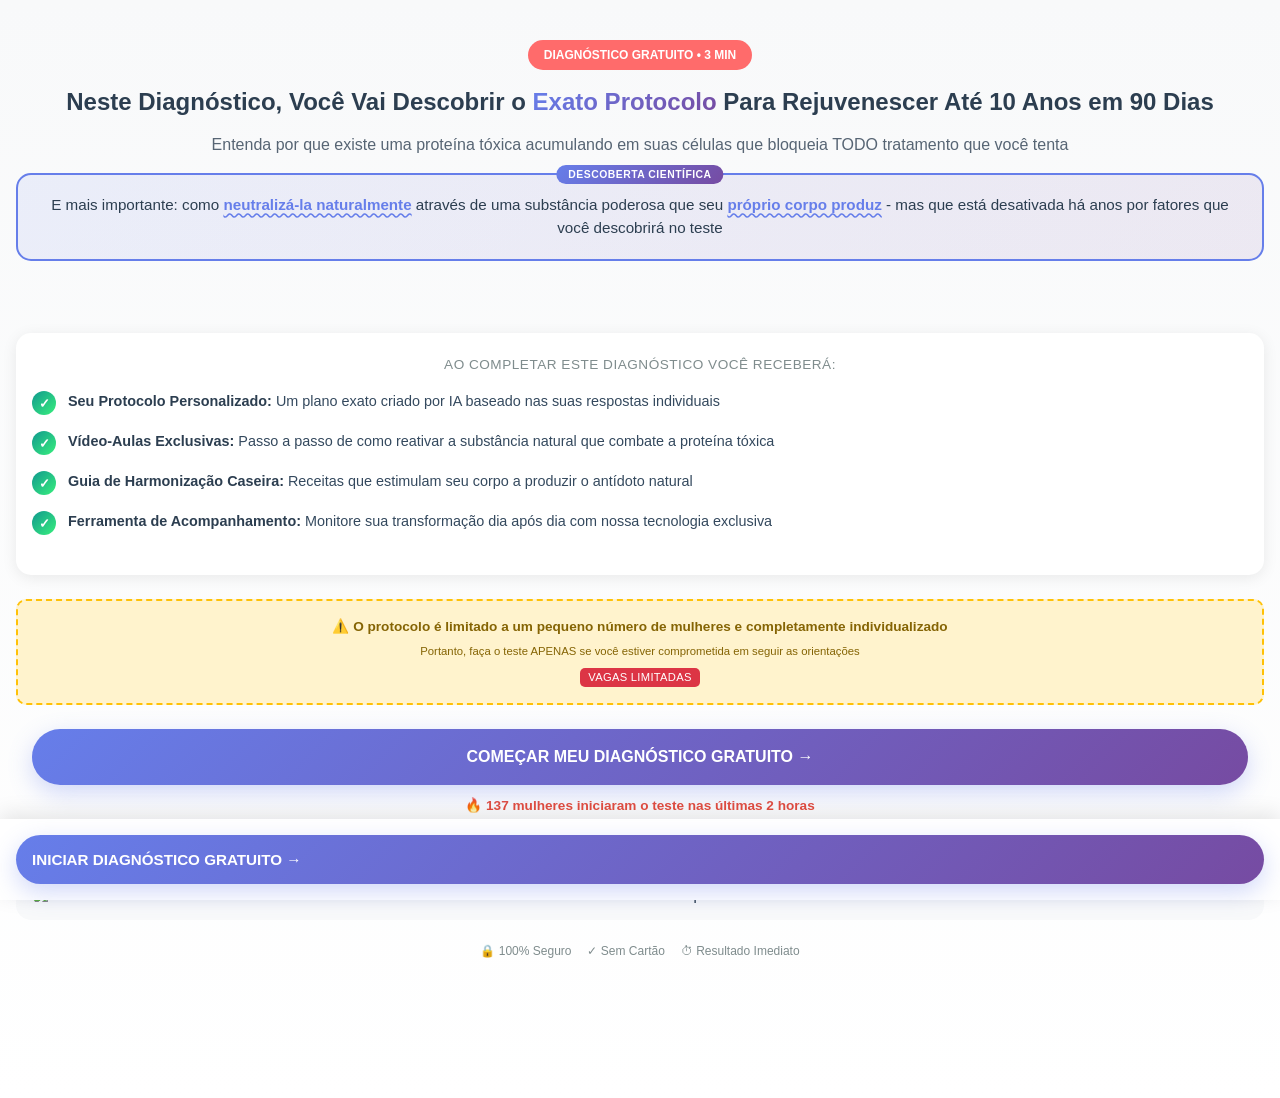
==== index.html @ 313d8d11 "Add files via upload" ====
<!DOCTYPE html>
<html lang="pt-BR">
<head>
    <meta charset="UTF-8">
    <meta name="viewport" content="width=device-width, initial-scale=1.0, maximum-scale=1.0, user-scalable=no">
    <title>Diagnóstico Gratuito - Descubra o Segredo do Rejuvenescimento</title>
    
    <!-- Meta Pixel Code -->
    <script>
    !function(f,b,e,v,n,t,s)
    {if(f.fbq)return;n=f.fbq=function(){n.callMethod?
    n.callMethod.apply(n,arguments):n.queue.push(arguments)};
    if(!f._fbq)f._fbq=n;n.push=n;n.loaded=!0;n.version='2.0';
    n.queue=[];t=b.createElement(e);t.async=!0;
    t.src=v;s=b.getElementsByTagName(e)[0];
    s.parentNode.insertBefore(t,s)}(window, document,'script',
    'https://connect.facebook.net/en_US/fbevents.js');
    fbq('init', '9595868943846513');
    fbq('track', 'PageView');
    </script>
    <noscript><img height="1" width="1" style="display:none"
    src="https://www.facebook.com/tr?id=9595868943846513&ev=PageView&noscript=1"
    /></noscript>
    <!-- End Meta Pixel Code -->
    
    <style>
        * {
            margin: 0;
            padding: 0;
            box-sizing: border-box;
            -webkit-tap-highlight-color: transparent;
        }
        
        body {
            font-family: -apple-system, BlinkMacSystemFont, 'Segoe UI', Roboto, Oxygen, Ubuntu, sans-serif;
            background: linear-gradient(180deg, #f8f9fa 0%, #ffffff 100%);
            color: #2c3e50;
            min-height: 100vh;
            width: 100%;
            overflow-x: hidden;
        }

        .container {
            max-width: 100%;
            width: 100%;
            padding: 1rem;
        }

        /* Main Content */
        .hero {
            text-align: center;
            padding: 1.5rem 0;
        }

        .badge {
            display: inline-block;
            background: #ff6b6b;
            color: white;
            padding: 0.5rem 1rem;
            border-radius: 20px;
            font-size: 0.75rem;
            font-weight: 600;
            margin-bottom: 1rem;
            animation: pulse 2s infinite;
        }

        @keyframes pulse {
            0%, 100% { opacity: 1; }
            50% { opacity: 0.8; }
        }

        h1 {
            font-size: 1.5rem;
            line-height: 1.3;
            margin-bottom: 1rem;
            color: #2c3e50;
            font-weight: 700;
            padding: 0 0.5rem;
        }

        .highlight {
            background: linear-gradient(135deg, #667eea, #764ba2);
            -webkit-background-clip: text;
            -webkit-text-fill-color: transparent;
            background-clip: text;
        }

        .subtitle {
            font-size: 1rem;
            color: #576574;
            line-height: 1.5;
            margin-bottom: 1rem;
            padding: 0 0.5rem;
        }

        /* Special Discovery Box */
        .discovery-box {
            background: linear-gradient(135deg, rgba(102, 126, 234, 0.1), rgba(118, 75, 162, 0.1));
            border: 2px solid #667eea;
            border-radius: 15px;
            padding: 1.2rem;
            margin: 1rem 0 1.5rem;
            position: relative;
        }

        .discovery-badge {
            position: absolute;
            top: -10px;
            left: 50%;
            transform: translateX(-50%);
            background: linear-gradient(135deg, #667eea, #764ba2);
            color: white;
            padding: 0.25rem 0.75rem;
            border-radius: 12px;
            font-size: 0.65rem;
            font-weight: bold;
            text-transform: uppercase;
            letter-spacing: 0.5px;
            white-space: nowrap;
        }

        .discovery-text {
            color: #2c3e50;
            font-size: 0.95rem;
            line-height: 1.5;
            font-weight: 500;
        }

        .discovery-highlight {
            color: #667eea;
            font-weight: 700;
            text-decoration: underline;
            text-decoration-style: wavy;
            text-underline-offset: 2px;
        }

        /* Fascinations */
        .fascinations {
            background: white;
            border-radius: 15px;
            padding: 1.5rem 1rem;
            margin: 1.5rem 0;
            box-shadow: 0 3px 15px rgba(0,0,0,0.08);
        }

        .fascination-title {
            font-size: 0.85rem;
            color: #7f8c8d;
            margin-bottom: 1.2rem;
            text-transform: uppercase;
            letter-spacing: 0.5px;
            text-align: center;
        }

        .fascination-item {
            display: flex;
            align-items: start;
            margin-bottom: 1rem;
            gap: 0.75rem;
        }

        .fascination-icon {
            background: linear-gradient(135deg, #11998e, #38ef7d);
            color: white;
            min-width: 24px;
            height: 24px;
            border-radius: 50%;
            display: flex;
            align-items: center;
            justify-content: center;
            font-size: 0.8rem;
            font-weight: bold;
            flex-shrink: 0;
        }

        .fascination-text {
            color: #34495e;
            line-height: 1.4;
            font-size: 0.9rem;
        }

        .fascination-text strong {
            color: #2c3e50;
            font-weight: 600;
        }

        /* CTA Button */
        .cta-container {
            text-align: center;
            margin: 1.5rem 0;
            padding: 0 1rem;
        }

        .cta-button {
            display: block;
            width: 100%;
            background: linear-gradient(135deg, #667eea, #764ba2);
            color: white;
            padding: 1.2rem 2rem;
            font-size: 1rem;
            font-weight: bold;
            border: none;
            border-radius: 50px;
            text-decoration: none;
            transition: all 0.3s ease;
            box-shadow: 0 8px 25px rgba(102, 126, 234, 0.3);
            position: relative;
            overflow: hidden;
            cursor: pointer;
        }

        .cta-button:active {
            transform: scale(0.98);
            box-shadow: 0 5px 15px rgba(102, 126, 234, 0.3);
        }

        .urgency {
            color: #e74c3c;
            font-size: 0.85rem;
            margin-top: 0.75rem;
            font-weight: 600;
        }

        /* Social Proof */
        .social-proof {
            background: #f8f9fa;
            border-radius: 15px;
            padding: 1rem;
            margin: 1.5rem 0;
            text-align: center;
        }

        .proof-header {
            display: flex;
            justify-content: center;
            align-items: center;
            gap: 0.5rem;
            margin-bottom: 0.75rem;
            flex-wrap: wrap;
        }

        .stars {
            color: #f39c12;
            font-size: 1.1rem;
        }

        .proof-text {
            color: #576574;
            font-size: 0.85rem;
        }

        .proof-text strong {
            color: #2c3e50;
            font-weight: 600;
        }

        /* Testimonial Image */
        .testimonial-image {
            margin-top: 0.75rem;
            border-radius: 10px;
            overflow: hidden;
        }

        .testimonial-image img {
            width: 100%;
            height: auto;
            display: block;
        }

        /* Scarcity */
        .scarcity-banner {
            background: #fff3cd;
            border: 2px dashed #ffc107;
            border-radius: 10px;
            padding: 1rem;
            margin: 1.5rem 0;
            text-align: center;
        }

        .scarcity-text {
            color: #856404;
            font-weight: 600;
            font-size: 0.85rem;
            line-height: 1.4;
        }

        .scarcity-warning {
            display: inline-block;
            background: #dc3545;
            color: white;
            padding: 0.2rem 0.5rem;
            border-radius: 5px;
            font-size: 0.7rem;
            margin-top: 0.5rem;
            text-transform: uppercase;
            letter-spacing: 0.3px;
        }

        /* Security */
        .security-badges {
            display: flex;
            justify-content: center;
            gap: 1rem;
            margin: 1.5rem 0;
            flex-wrap: wrap;
            padding: 0 1rem;
        }

        .security-item {
            color: #7f8c8d;
            font-size: 0.75rem;
            display: flex;
            align-items: center;
            gap: 0.25rem;
        }

        /* Sticky CTA for mobile */
        .sticky-cta {
            position: fixed;
            bottom: 0;
            left: 0;
            right: 0;
            background: white;
            padding: 1rem;
            box-shadow: 0 -5px 20px rgba(0,0,0,0.1);
            z-index: 1000;
            animation: slideUp 0.5s ease-out;
        }

        @keyframes slideUp {
            from {
                transform: translateY(100%);
            }
            to {
                transform: translateY(0);
            }
        }

        .sticky-cta .cta-button {
            margin: 0;
            font-size: 0.95rem;
            padding: 1rem;
        }

        /* Add padding to bottom to account for sticky CTA */
        body {
            padding-bottom: 100px;
        }

        /* Optimize touch targets */
        button, a {
            min-height: 44px;
            min-width: 44px;
        }

        /* Improve readability on small screens */
        @media (max-width: 360px) {
            h1 {
                font-size: 1.3rem;
            }
            
            .subtitle {
                font-size: 0.9rem;
            }
            
            .fascination-text {
                font-size: 0.85rem;
            }
        }

        /* Landscape optimization */
        @media (orientation: landscape) and (max-height: 500px) {
            .hero {
                padding: 1rem 0;
            }
            
            h1 {
                font-size: 1.3rem;
                margin-bottom: 0.5rem;
            }
            
            .fascinations {
                padding: 1rem;
            }
        }
    </style>
</head>
<body>
    <div class="container">
        <!-- Hero Section -->
        <div class="hero">
            <span class="badge">DIAGNÓSTICO GRATUITO • 3 MIN</span>
            
            <h1>
                Neste Diagnóstico, Você Vai Descobrir o 
                <span class="highlight">Exato Protocolo</span> Para 
                Rejuvenescer Até 10 Anos em 90 Dias
            </h1>
            
            <p class="subtitle">
                Entenda por que existe uma proteína tóxica acumulando em suas células 
                que bloqueia TODO tratamento que você tenta
            </p>

            <!-- Special Discovery Box -->
            <div class="discovery-box">
                <span class="discovery-badge">Descoberta Científica</span>
                <p class="discovery-text">
                    E mais importante: como <span class="discovery-highlight">neutralizá-la naturalmente</span> 
                    através de uma substância poderosa que seu 
                    <span class="discovery-highlight">próprio corpo produz</span> - mas que está 
                    desativada há anos por fatores que você descobrirá no teste
                </p>
            </div>
        </div>

        <!-- Fascinations -->
        <div class="fascinations">
            <p class="fascination-title">Ao Completar Este Diagnóstico Você Receberá:</p>
            
            <div class="fascination-item">
                <div class="fascination-icon">✓</div>
                <div class="fascination-text">
                    <strong>Seu Protocolo Personalizado:</strong> Um plano exato criado por IA baseado nas suas respostas individuais
                </div>
            </div>
            
            <div class="fascination-item">
                <div class="fascination-icon">✓</div>
                <div class="fascination-text">
                    <strong>Vídeo-Aulas Exclusivas:</strong> Passo a passo de como reativar a substância natural que combate a proteína tóxica
                </div>
            </div>
            
            <div class="fascination-item">
                <div class="fascination-icon">✓</div>
                <div class="fascination-text">
                    <strong>Guia de Harmonização Caseira:</strong> Receitas que estimulam seu corpo a produzir o antídoto natural
                </div>
            </div>
            
            <div class="fascination-item">
                <div class="fascination-icon">✓</div>
                <div class="fascination-text">
                    <strong>Ferramenta de Acompanhamento:</strong> Monitore sua transformação dia após dia com nossa tecnologia exclusiva
                </div>
            </div>
        </div>

        <!-- Scarcity -->
        <div class="scarcity-banner">
            <p class="scarcity-text">
                ⚠️ O protocolo é limitado a um pequeno número de mulheres e completamente individualizado
                <br>
                <small style="font-weight: normal; display: block; margin-top: 0.5rem;">
                    Portanto, faça o teste APENAS se você estiver comprometida em seguir as orientações
                </small>
            </p>
            <span class="scarcity-warning">Vagas Limitadas</span>
        </div>

        <!-- CTA -->
        <div class="cta-container">
            <a href="https://quiz.glowapp.digital/" class="cta-button" onclick="fbq('track', 'InitiateCheckout');">
                COMEÇAR MEU DIAGNÓSTICO GRATUITO →
            </a>
            <p class="urgency">
                🔥 137 mulheres iniciaram o teste nas últimas 2 horas
            </p>
        </div>

        <!-- Social Proof -->
        <div class="social-proof">
            <div class="proof-header">
                <span class="stars">★★★★★</span>
                <span class="proof-text">
                    <strong>4.9/5</strong> baseado em 5.847 avaliações
                </span>
            </div>
            
            <div class="testimonial-image">
                <img src="https://i.imgur.com/YHA0cbr.jpeg" alt="Resultados reais de mulheres que fizeram o teste">
            </div>
        </div>

        <!-- Security -->
        <div class="security-badges">
            <span class="security-item">
                🔒 100% Seguro
            </span>
            <span class="security-item">
                ✓ Sem Cartão
            </span>
            <span class="security-item">
                ⏱ Resultado Imediato
            </span>
        </div>
    </div>

    <!-- Sticky CTA for Mobile -->
    <div class="sticky-cta">
        <a href="https://quiz.glowapp.digital/" class="cta-button" onclick="fbq('track', 'InitiateCheckout');">
            INICIAR DIAGNÓSTICO GRATUITO →
        </a>
    </div>

    <script>
        // Add subtle urgency with visitor counter
        let visitors = 137;
        setInterval(() => {
            visitors += Math.floor(Math.random() * 3);
            document.querySelectorAll('.urgency').forEach(el => {
                el.innerHTML = `🔥 ${visitors} mulheres iniciaram o teste nas últimas 2 horas`;
            });
        }, 30000);

        // Optimize for mobile - prevent zoom on input focus
        document.addEventListener('touchstart', function(event) {
            if (event.touches.length > 1) {
                event.preventDefault();
            }
        });

        // Track scroll depth
        let scrolled25 = false, scrolled50 = false, scrolled75 = false;
        window.addEventListener('scroll', function() {
            const scrollPercent = (window.scrollY / (document.body.scrollHeight - window.innerHeight)) * 100;
            
            if (scrollPercent >= 25 && !scrolled25) {
                scrolled25 = true;
                fbq('trackCustom', 'ScrollDepth25');
            }
            if (scrollPercent >= 50 && !scrolled50) {
                scrolled50 = true;
                fbq('trackCustom', 'ScrollDepth50');
            }
            if (scrollPercent >= 75 && !scrolled75) {
                scrolled75 = true;
                fbq('trackCustom', 'ScrollDepth75');
            }
        });
    </script>
</body>
</html>
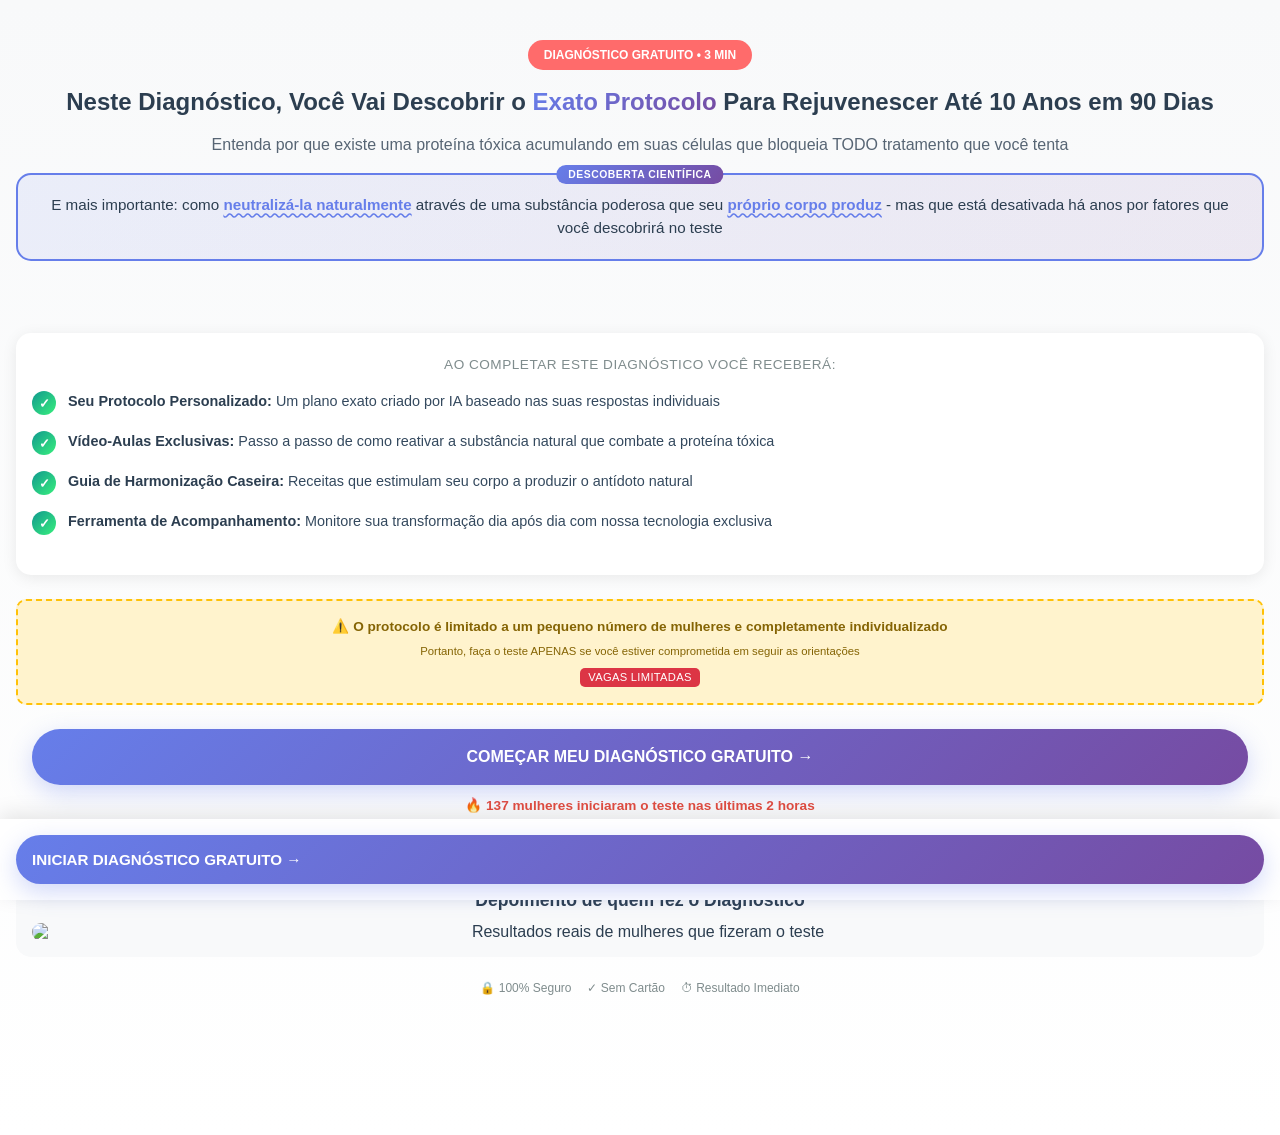
==== commit fad3f78b: "Add files via upload" ====
--- a/index.html
+++ b/index.html
@@ -254,6 +254,15 @@
             font-weight: 600;
         }
 
+        /* Testimonial Title */
+        .testimonial-title {
+            font-size: 1.1rem;
+            color: #2c3e50;
+            font-weight: 600;
+            margin: 1rem 0 0.75rem;
+            text-align: center;
+        }
+
         /* Testimonial Image */
         .testimonial-image {
             margin-top: 0.75rem;
@@ -477,6 +486,8 @@
                     <strong>4.9/5</strong> baseado em 5.847 avaliações
                 </span>
             </div>
+            
+            <h2 class="testimonial-title">Depoimento de quem fez o Diagnóstico</h2>
             
             <div class="testimonial-image">
                 <img src="https://i.imgur.com/YHA0cbr.jpeg" alt="Resultados reais de mulheres que fizeram o teste">
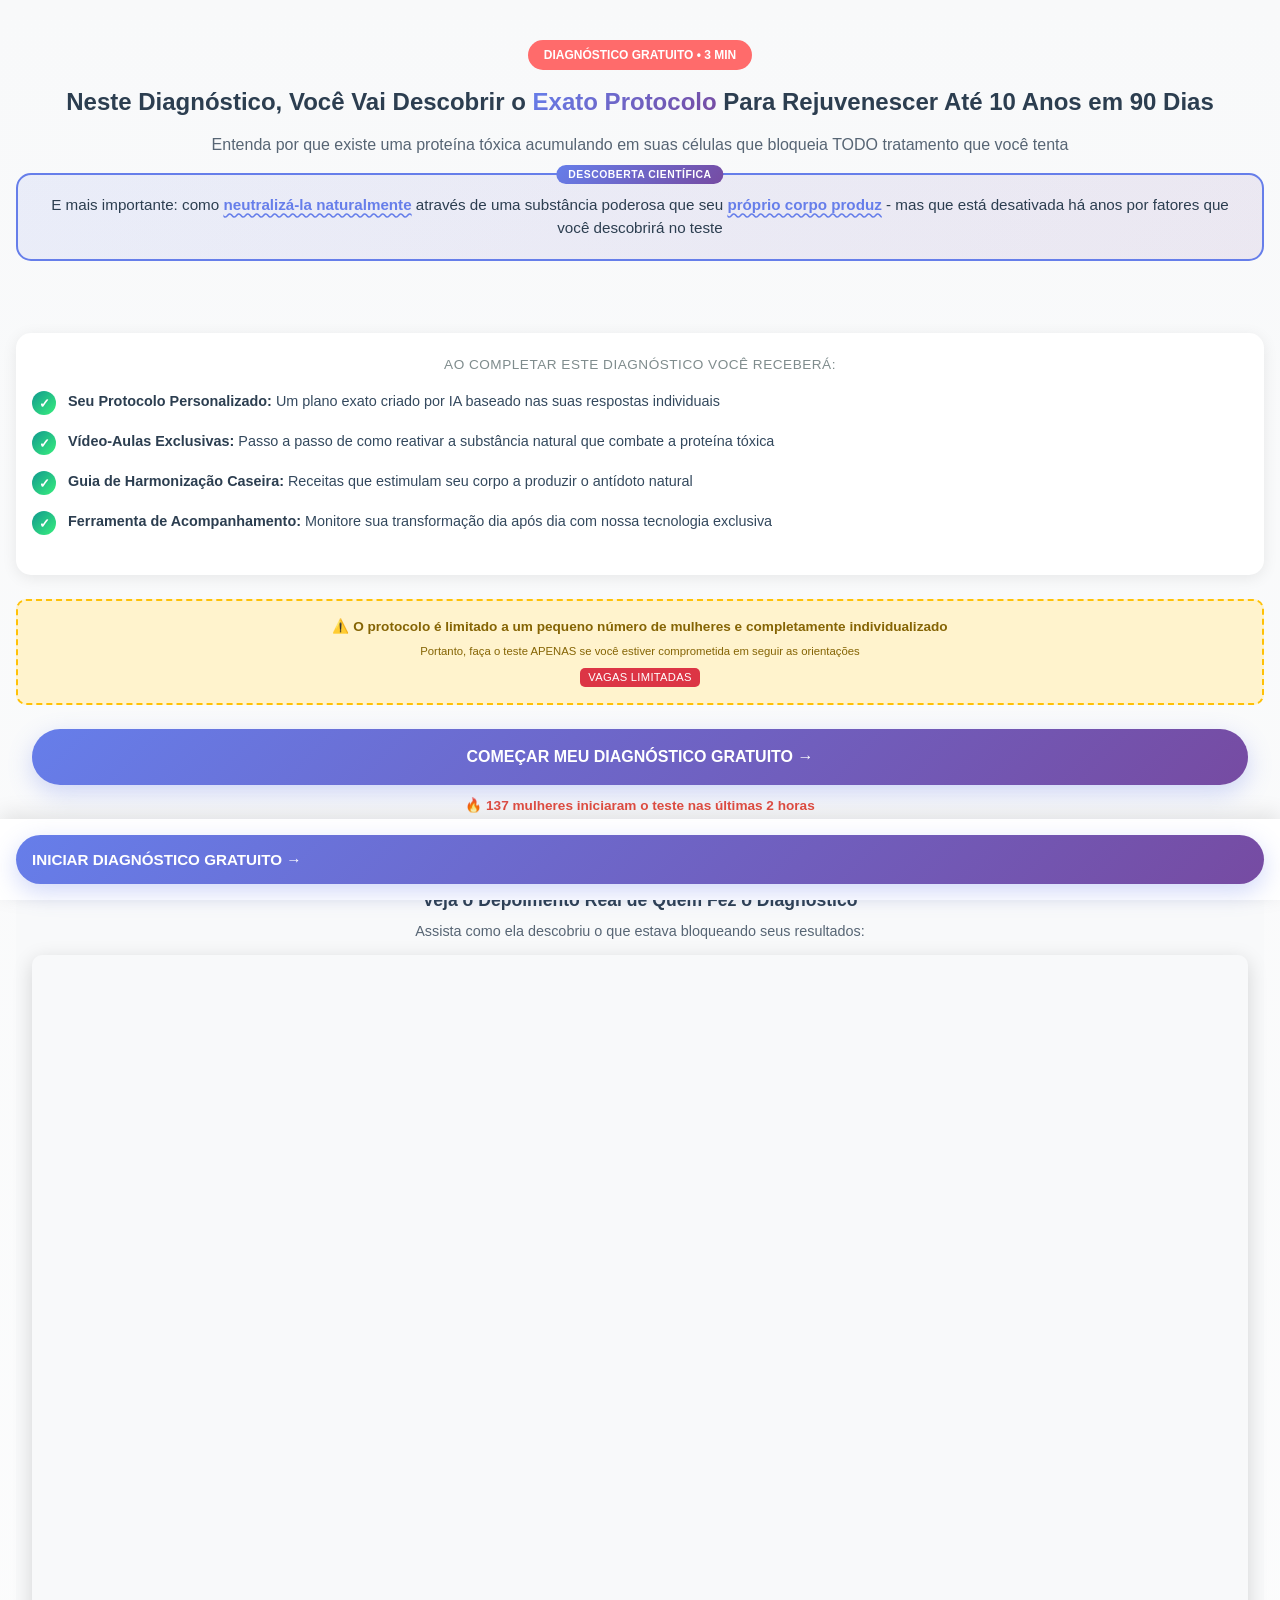
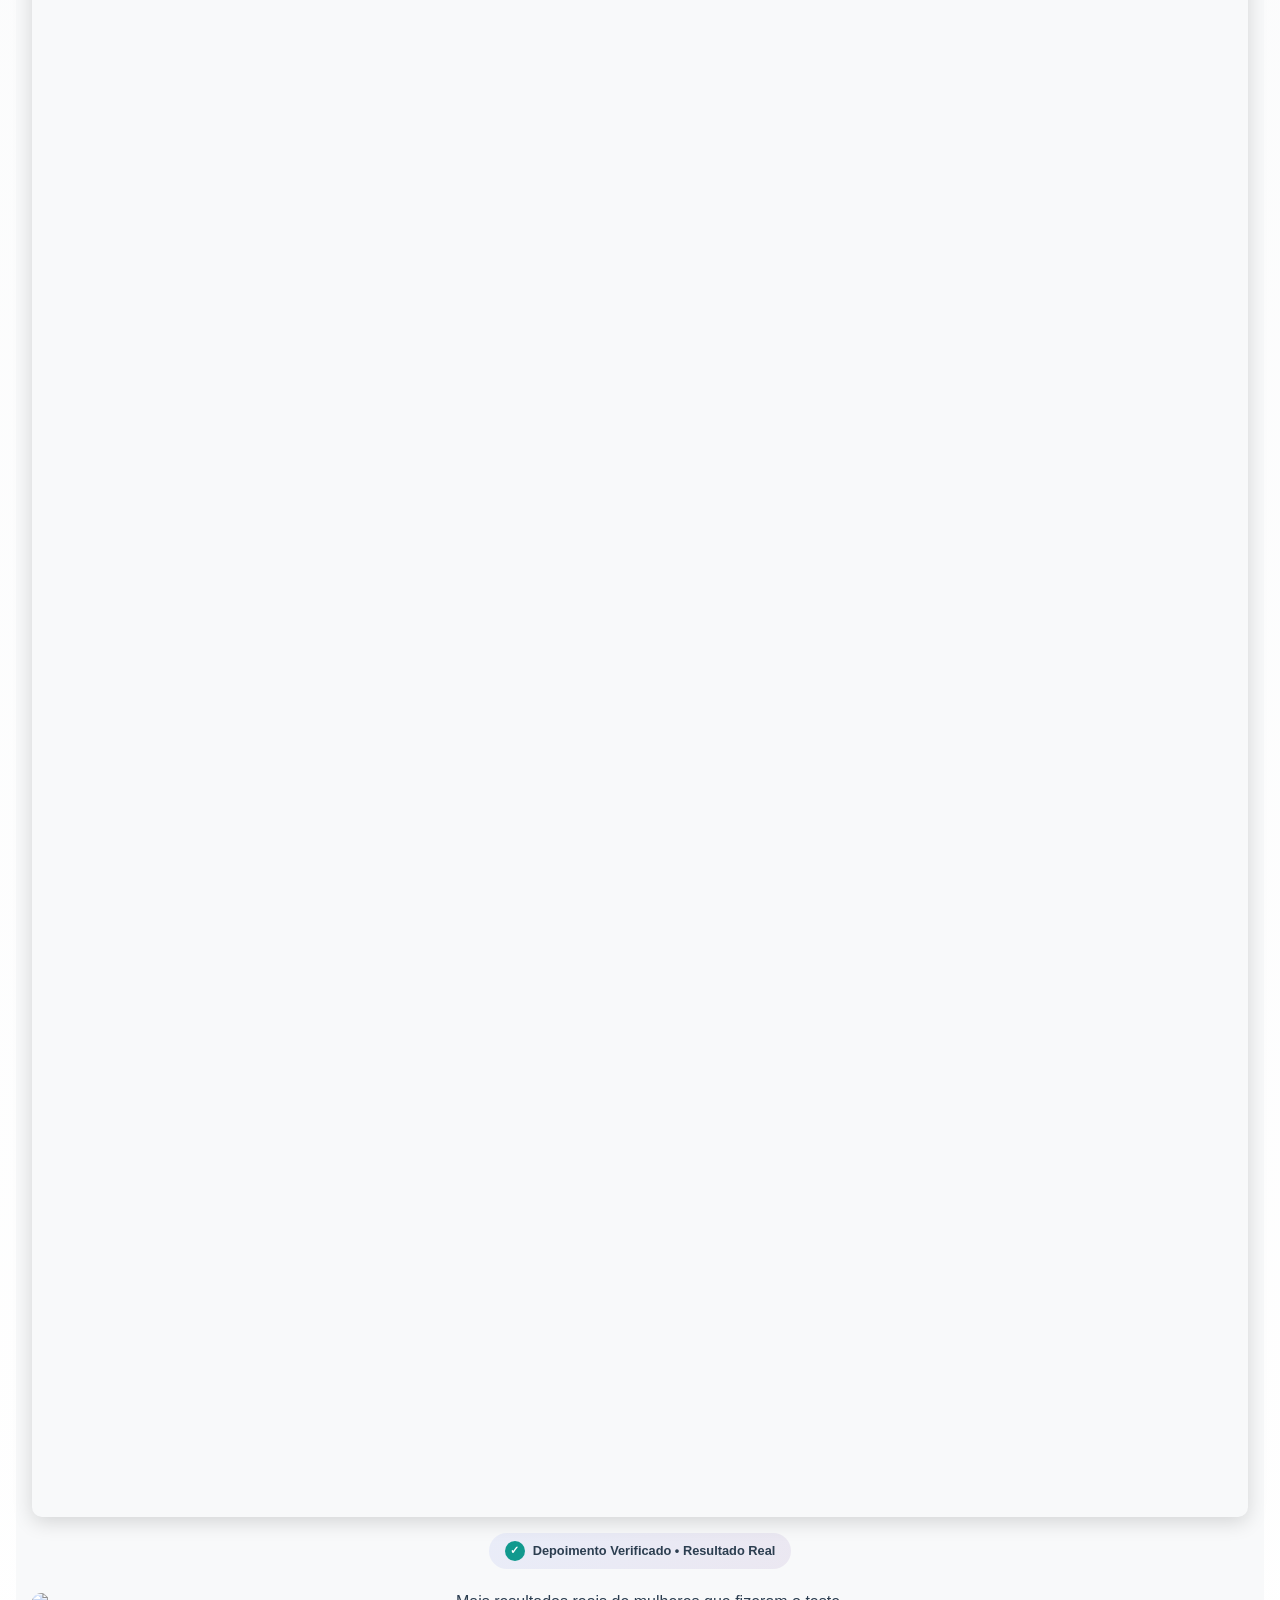
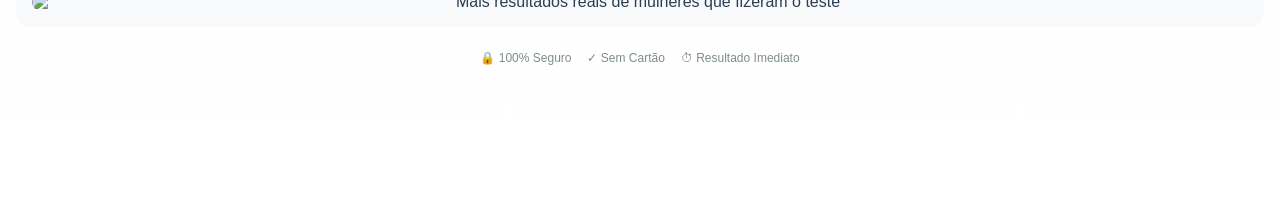
==== commit 928b3db6: "Update index.html video de depoimento" ====
--- a/index.html
+++ b/index.html
@@ -263,9 +263,58 @@
             text-align: center;
         }
 
+        .testimonial-intro {
+            text-align: center;
+            color: #576574;
+            font-size: 0.9rem;
+            margin-bottom: 1rem;
+            font-weight: 500;
+        }
+
+        /* Video Container */
+        .video-container {
+            margin: 1rem 0;
+            border-radius: 10px;
+            overflow: hidden;
+            box-shadow: 0 5px 20px rgba(0,0,0,0.15);
+        }
+
+        .video-badge {
+            display: flex;
+            align-items: center;
+            justify-content: center;
+            gap: 0.5rem;
+            margin: 0.75rem 0 1rem;
+            padding: 0.5rem 1rem;
+            background: linear-gradient(135deg, rgba(102, 126, 234, 0.1), rgba(118, 75, 162, 0.1));
+            border-radius: 20px;
+            width: fit-content;
+            margin-left: auto;
+            margin-right: auto;
+        }
+
+        .verified-icon {
+            background: #11998e;
+            color: white;
+            width: 20px;
+            height: 20px;
+            border-radius: 50%;
+            display: flex;
+            align-items: center;
+            justify-content: center;
+            font-size: 0.7rem;
+            font-weight: bold;
+        }
+
+        .verified-text {
+            color: #2c3e50;
+            font-size: 0.8rem;
+            font-weight: 600;
+        }
+
         /* Testimonial Image */
         .testimonial-image {
-            margin-top: 0.75rem;
+            margin-top: 1.5rem;
             border-radius: 10px;
             overflow: hidden;
         }
@@ -487,10 +536,25 @@
                 </span>
             </div>
             
-            <h2 class="testimonial-title">Depoimento de quem fez o Diagnóstico</h2>
+            <h2 class="testimonial-title">Veja o Depoimento Real de Quem Fez o Diagnóstico</h2>
+            
+            <p class="testimonial-intro">
+                Assista como ela descobriu o que estava bloqueando seus resultados:
+            </p>
+            
+            <div class="video-container">
+                <div style="padding:177.78% 0 0 0;position:relative;">
+                    <iframe src="https://player.vimeo.com/video/1123562929?badge=0&amp;autopause=0&amp;player_id=0&amp;app_id=58479" frameborder="0" allow="autoplay; fullscreen; picture-in-picture; clipboard-write; encrypted-media; web-share" referrerpolicy="strict-origin-when-cross-origin" style="position:absolute;top:0;left:0;width:100%;height:100%;border-radius:10px;" title="Depoimento Real - Diagnóstico"></iframe>
+                </div>
+            </div>
+            
+            <div class="video-badge">
+                <span class="verified-icon">✓</span>
+                <span class="verified-text">Depoimento Verificado • Resultado Real</span>
+            </div>
             
             <div class="testimonial-image">
-                <img src="https://i.imgur.com/YHA0cbr.jpeg" alt="Resultados reais de mulheres que fizeram o teste">
+                <img src="https://i.imgur.com/jcuAhek.jpeg" alt="Mais resultados reais de mulheres que fizeram o teste">
             </div>
         </div>
 
@@ -515,6 +579,7 @@
         </a>
     </div>
 
+    <script src="https://player.vimeo.com/api/player.js"></script>
     <script>
         // Add subtle urgency with visitor counter
         let visitors = 137;
@@ -552,4 +617,4 @@
         });
     </script>
 </body>
-</html>+</html>
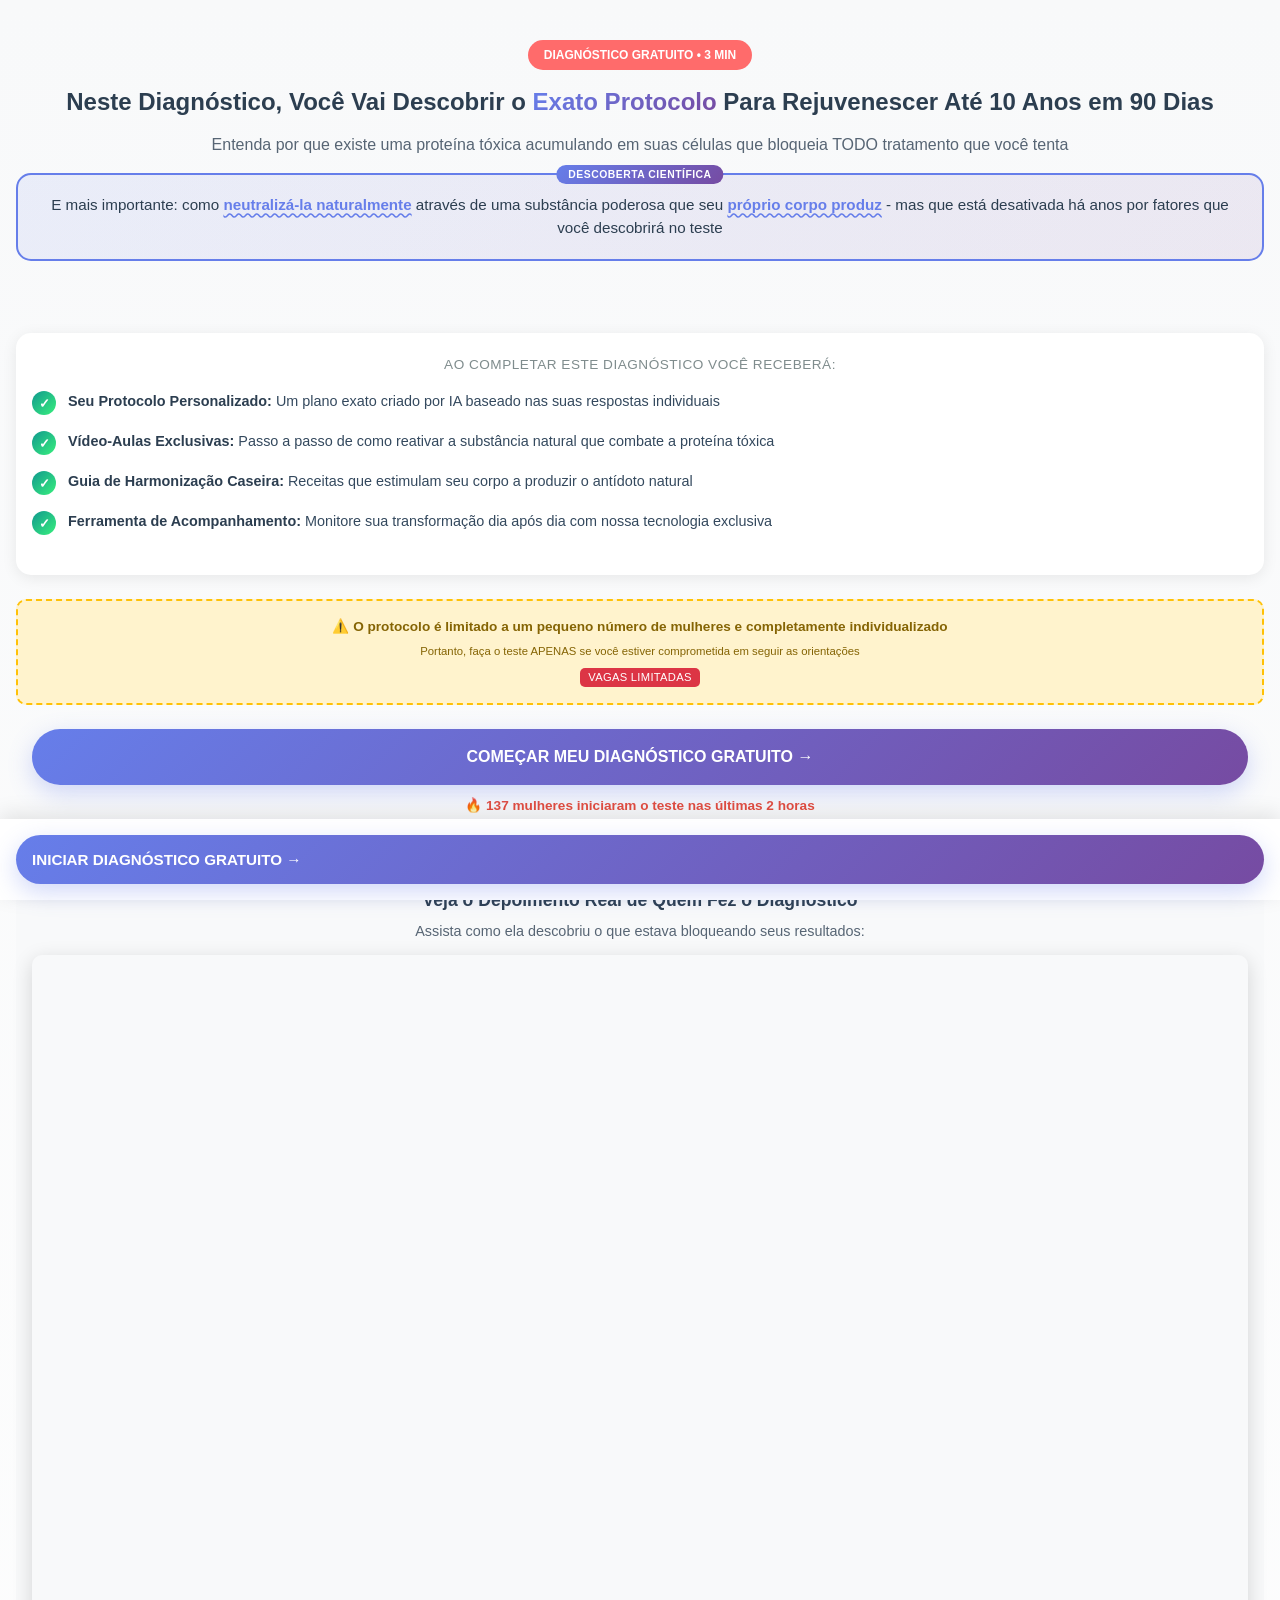
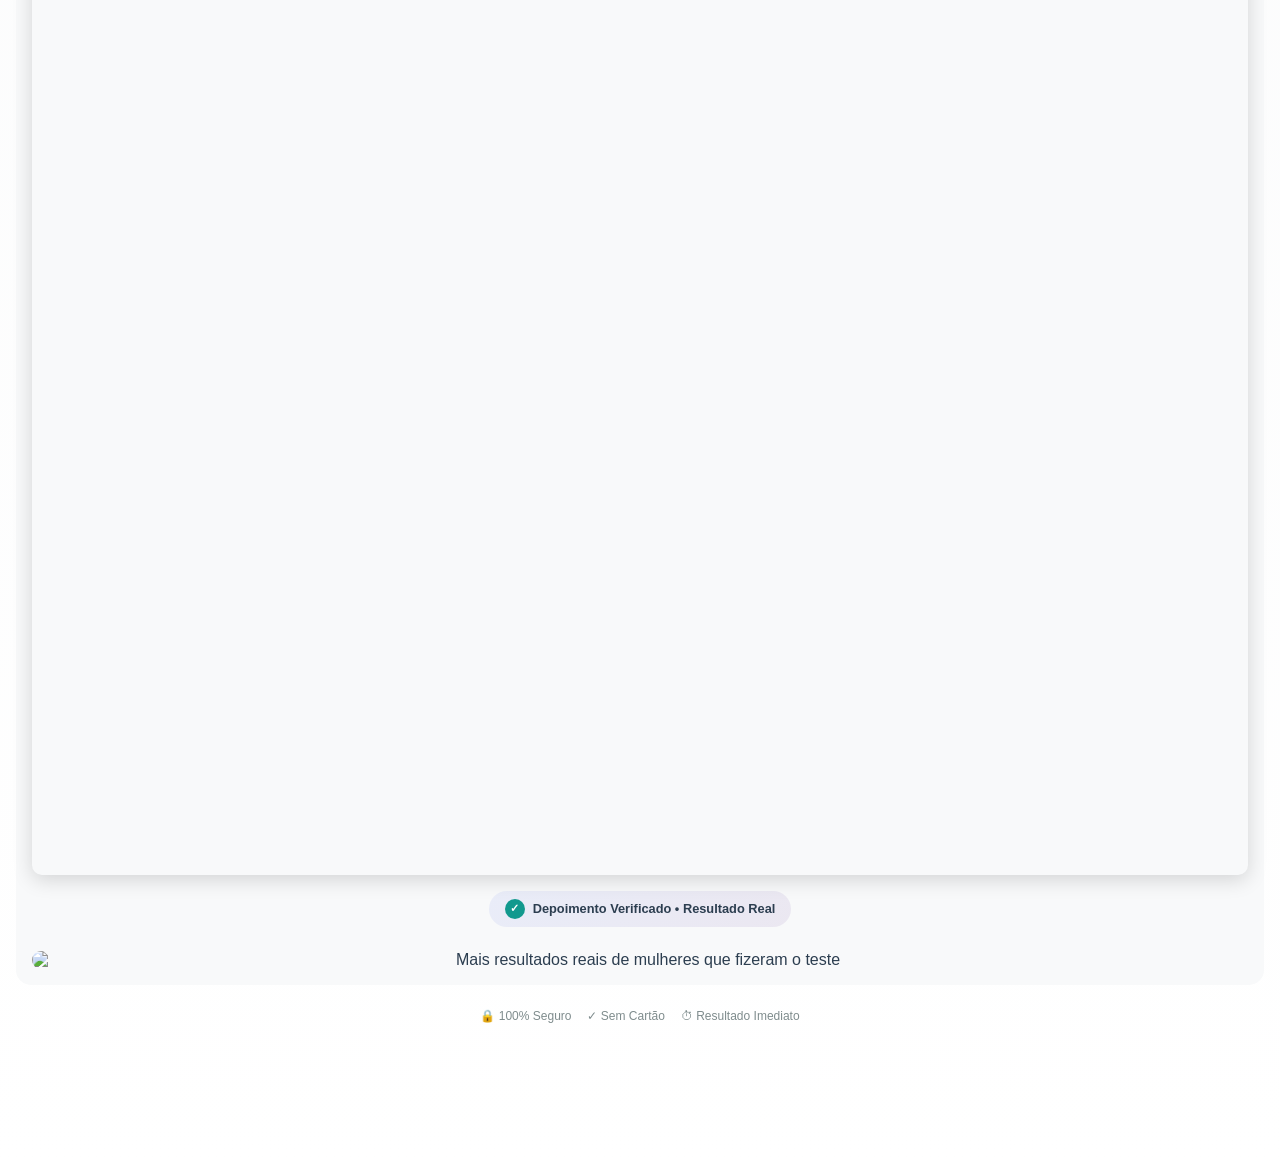
==== commit 191dcfa7: "Update index.html mudança de depoimento em video" ====
--- a/index.html
+++ b/index.html
@@ -543,8 +543,8 @@
             </p>
             
             <div class="video-container">
-                <div style="padding:177.78% 0 0 0;position:relative;">
-                    <iframe src="https://player.vimeo.com/video/1123562929?badge=0&amp;autopause=0&amp;player_id=0&amp;app_id=58479" frameborder="0" allow="autoplay; fullscreen; picture-in-picture; clipboard-write; encrypted-media; web-share" referrerpolicy="strict-origin-when-cross-origin" style="position:absolute;top:0;left:0;width:100%;height:100%;border-radius:10px;" title="Depoimento Real - Diagnóstico"></iframe>
+                <div style="padding:125% 0 0 0;position:relative;">
+                    <iframe src="https://player.vimeo.com/video/1130194754?badge=0&amp;autopause=0&amp;player_id=0&amp;app_id=58479" frameborder="0" allow="autoplay; fullscreen; picture-in-picture; clipboard-write; encrypted-media; web-share" referrerpolicy="strict-origin-when-cross-origin" style="position:absolute;top:0;left:0;width:100%;height:100%;border-radius:10px;" title="depoimento 3 mulheres"></iframe>
                 </div>
             </div>
             
